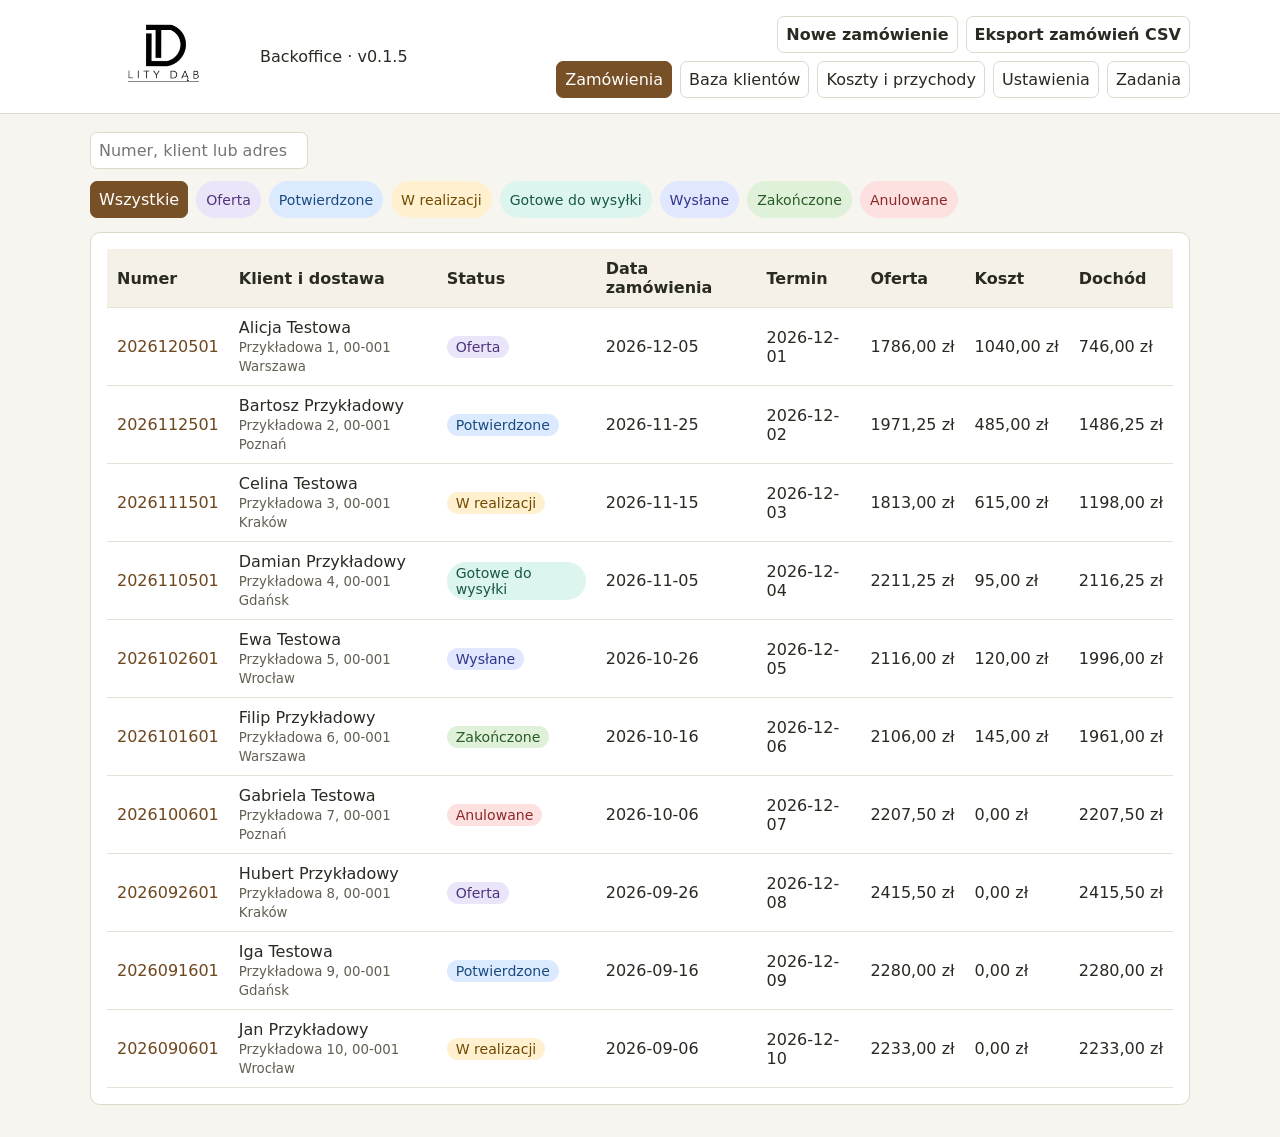
==== index.html @ 42ed1e0a "v0.1.5" ====
<!doctype html><html lang="pl"><meta charset="utf-8"><meta name="viewport" content="width=device-width,initial-scale=1"><meta name="theme-color" content="#f7f5ef"><link rel="manifest" href="manifest.json"><link rel="stylesheet" href="style.css"><title>Lity Dąb Backoffice</title>
<header><a href="https://litydab.pl" target="_blank" rel="noopener"><img class="logo" src="logo.png" alt="Lity Dąb" width="150" height="105"></a><span>Backoffice · v0.1.5</span><div class="header-right"><div id="primary"></div><nav id="nav" aria-label="Menu główne"></nav></div></header><main id="main"></main><script src="app.js" defer></script></html>
---- style.css ----
*{box-sizing:border-box}body{margin:0;background:#171914;color:#efeee6;font:16px system-ui,sans-serif}header,nav,main{padding:18px max(20px,calc((100% - 1100px)/2))}header{display:flex;align-items:center;gap:20px;flex-wrap:wrap;background:#22251e}header label{margin-left:auto}a{color:#e5bf83;text-decoration:none}.mark{display:inline-grid;place-items:center;border:1px solid #e5bf83;border-radius:50%;width:34px;height:34px;margin-right:5px}nav{display:flex;gap:8px;flex-wrap:wrap;border-bottom:1px solid #3d4236}button,input,select,textarea{font:inherit;color:inherit;background:#292d25;border:1px solid #505747;border-radius:7px;padding:8px}button{cursor:pointer}button:hover,button.active{background:#e5bf83;color:#171914}h1,h2{font-weight:600}small,.muted{color:#c0c3b4}.grid{display:grid;grid-template-columns:repeat(auto-fit,minmax(215px,1fr));gap:14px}form label:not(.check){display:grid;gap:5px}textarea{min-height:90px;width:100%}section,fieldset{background:#21241e;border:1px solid #3e4538;border-radius:10px;margin:14px 0;padding:16px;min-width:0}.table{overflow:auto}table{width:100%;border-collapse:collapse}td,th{text-align:left;padding:10px;border-bottom:1px solid #414638}output{display:block;margin:12px 0;color:#e5bf83}progress{width:100%;accent-color:#e5bf83}details{margin:12px 0}p{line-height:1.5}@media print{body{background:white;color:black}header,nav,main> :not(#print),#print button{display:none!important}#print{color:black;background:white;border:0}}
.contract{max-width:840px;margin-inline:auto}.contract h2{font-size:1.1em}.contract p,.contract li{overflow-wrap:anywhere}.notes{white-space:pre-wrap}.signatures{display:flex;justify-content:space-around;margin-top:36px;text-align:center}.annex{margin-top:45px}
@page{size:A4;margin:17mm}
@media print{main{padding:0}#print{padding:0;margin:0}#print h1{font-size:17pt}#print h2{font-size:11pt;margin:9px 0 3px;break-after:avoid}#print p,#print li{font:11pt/1.28 Georgia,serif;margin:4px 0}.signatures{break-inside:avoid;font-size:11pt}.annex{break-before:page;margin-top:0}}
:root{color-scheme:light}body{background:#f7f5ef;color:#292a22}header{background:#fff;border-bottom:1px solid #e2ded1}header a,a{color:#6e471f}.mark{border-color:#b58a57}nav{border-color:#e2ded1}button,input,select,textarea{background:#fff;border-color:#bcb6a6}button:hover,button.active{background:#785027;color:#fff;border-color:#785027}small,.muted{color:#635f53}section,fieldset{background:#fff;border-color:#ded9cb}td,th{border-color:#e5e1d7}output{color:#6e471f}progress{accent-color:#916534}th{background:#f5f1e7}.logo{width:135px;height:64px;object-fit:contain;display:block}header a{display:inline-flex;align-items:center}#restoreJson,#restoreCsv{max-width:100%;margin-top:5px}
header .logo{width:150px;height:105px;object-fit:contain}header{padding-block:4px}
.form-section{background:#fff;border:1px solid #ded9cb;border-radius:10px;padding:12px 15px}.form-section>summary{cursor:pointer;font-weight:600}.form-section[open]>summary{margin-bottom:12px}.status{display:inline-block;border-radius:999px;padding:3px 9px;font-size:.88rem;background:#eee;color:#333}.status-0{background:#eae5f9;color:#4f347d}.status-1{background:#dbeafe;color:#194b81}.status-2{background:#fff0cf;color:#704900}.status-3{background:#ddf5ef;color:#175749}.status-4{background:#e0e7ff;color:#31358a}.status-5{background:#dff1d8;color:#285b26}.status-6{background:#fce1e0;color:#8c2828}
.header-right{margin-inline-start:auto;display:flex;flex-wrap:wrap;justify-content:flex-end;align-items:center;gap:8px 14px}
header nav,#primary,#statusButtons{display:flex;flex-wrap:wrap;gap:8px}
header nav{padding:0;border:0}#primary button{font-weight:600}#statusButtons{margin-top:12px}
#statusButtons [aria-pressed=true]{background:var(--accent,#785027);color:#fff;border-color:var(--accent,#785027)}
[data-theme="Dębowy"]{--page:#f5ead9;--surface:#fff8ee;--ink:#412a1e;--muted:#695040;--border:#c8ac8d;--accent:#895129;--stripe:#efdeca}
[data-theme="Leśny"]{--page:#e8efe8;--surface:#f9fcf7;--ink:#233b2c;--muted:#486450;--border:#a7bfaa;--accent:#326442;--stripe:#e0ebe0}
[data-theme="Ciemny"]{color-scheme:dark;--page:#1c211f;--surface:#272e2a;--ink:#f0f4ec;--muted:#c1cfc2;--border:#56665a;--accent:#38664b;--stripe:#303a33;--link:#bde0c4}
[data-theme]{color:var(--ink,#292a22)}
@media screen{
  body{background:var(--page,#f7f5ef);color:inherit}
  header,section,fieldset,.form-section,button,input,select,textarea{background:var(--surface,#fff);border-color:var(--border,#ded9cb)}
  td,th{border-color:var(--border,#e5e1d7)}th{background:var(--stripe,#f5f1e7)}
  a,header a,output{color:var(--link,var(--accent,#6e471f))}
  small,.muted{color:var(--muted,#635f53)}
  button:hover,button.active{background:var(--accent,#785027);border-color:var(--accent,#785027);color:#fff}
}
@media(max-width:720px){.header-right{width:100%;justify-content:flex-start;margin-inline-start:0}header{gap:8px}header .logo{width:115px;height:80px}}
.header-right{flex-direction:column;align-items:flex-end}
.header-right #primary,.header-right nav{justify-content:flex-end}
#statusButtons .status{background:revert;border-color:transparent}
#statusButtons .status-0{background:#eae5f9;color:#4f347d}
#statusButtons .status-1{background:#dbeafe;color:#194b81}
#statusButtons .status-2{background:#fff0cf;color:#704900}
#statusButtons .status-3{background:#ddf5ef;color:#175749}
#statusButtons .status-4{background:#e0e7ff;color:#31358a}
#statusButtons .status-5{background:#dff1d8;color:#285b26}
#statusButtons .status-6{background:#fce1e0;color:#8c2828}
#statusButtons .status[aria-pressed=true]{border-color:currentColor;box-shadow:inset 0 0 0 1px currentColor}
@media(max-width:720px){.header-right{align-items:flex-start}.header-right #primary,.header-right nav{justify-content:flex-start}}
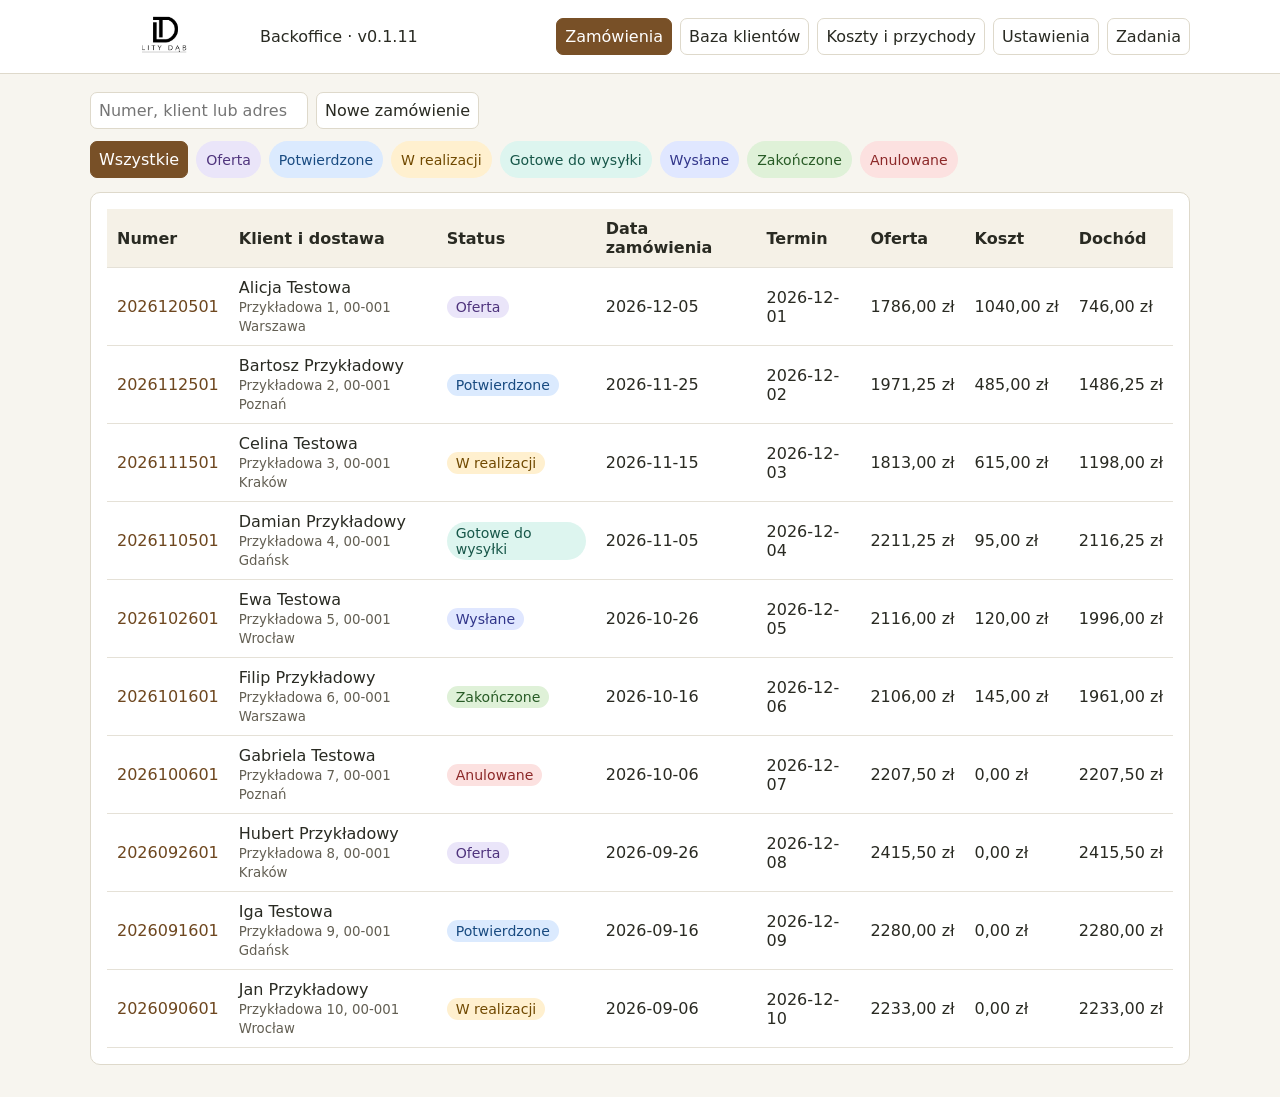
==== commit e2b7cacc: "v0.1.11" ====
--- a/index.html
+++ b/index.html
@@ -1,5 +1,8 @@
 <!doctype html><html lang="pl"><meta charset="utf-8"><meta name="viewport" content="width=device-width,initial-scale=1"><meta name="theme-color" content="#f7f5ef"><link rel="manifest" href="manifest.json"><link rel="stylesheet" href="style.css"><title>Lity Dąb Backoffice</title>
-<header><a href="https://litydab.pl" target="_blank" rel="noopener"><img class="logo" src="logo.png" alt="Lity Dąb" width="150" height="105"></a><span>Backoffice · v0.1.5</span><div class="header-right"><div id="primary"></div><nav id="nav" aria-label="Menu główne"></nav></div></header><main id="main"></main><script src="app.js" defer></script></html>
+<header><a href="https://litydab.pl" target="_blank" rel="noopener"><img id="appLogo" class="logo" src="logo.png" alt="Lity Dąb" width="150" height="65"></a><span>Backoffice · v0.1.11</span><div class="header-right"><nav id="nav" aria-label="Menu główne"></nav></div></header><main id="main"></main><script src="files.js" defer></script><script src="app.js" defer></script></html>
 
 
 
+
+
+
--- a/style.css
+++ b/style.css
@@ -3,7 +3,7 @@
 @page{size:A4;margin:17mm}
 @media print{main{padding:0}#print{padding:0;margin:0}#print h1{font-size:17pt}#print h2{font-size:11pt;margin:9px 0 3px;break-after:avoid}#print p,#print li{font:11pt/1.28 Georgia,serif;margin:4px 0}.signatures{break-inside:avoid;font-size:11pt}.annex{break-before:page;margin-top:0}}
 :root{color-scheme:light}body{background:#f7f5ef;color:#292a22}header{background:#fff;border-bottom:1px solid #e2ded1}header a,a{color:#6e471f}.mark{border-color:#b58a57}nav{border-color:#e2ded1}button,input,select,textarea{background:#fff;border-color:#bcb6a6}button:hover,button.active{background:#785027;color:#fff;border-color:#785027}small,.muted{color:#635f53}section,fieldset{background:#fff;border-color:#ded9cb}td,th{border-color:#e5e1d7}output{color:#6e471f}progress{accent-color:#916534}th{background:#f5f1e7}.logo{width:135px;height:64px;object-fit:contain;display:block}header a{display:inline-flex;align-items:center}#restoreJson,#restoreCsv{max-width:100%;margin-top:5px}
-header .logo{width:150px;height:105px;object-fit:contain}header{padding-block:4px}
+header .logo{width:150px;height:65px;object-fit:contain}header{padding-block:4px}
 .form-section{background:#fff;border:1px solid #ded9cb;border-radius:10px;padding:12px 15px}.form-section>summary{cursor:pointer;font-weight:600}.form-section[open]>summary{margin-bottom:12px}.status{display:inline-block;border-radius:999px;padding:3px 9px;font-size:.88rem;background:#eee;color:#333}.status-0{background:#eae5f9;color:#4f347d}.status-1{background:#dbeafe;color:#194b81}.status-2{background:#fff0cf;color:#704900}.status-3{background:#ddf5ef;color:#175749}.status-4{background:#e0e7ff;color:#31358a}.status-5{background:#dff1d8;color:#285b26}.status-6{background:#fce1e0;color:#8c2828}
 .header-right{margin-inline-start:auto;display:flex;flex-wrap:wrap;justify-content:flex-end;align-items:center;gap:8px 14px}
 header nav,#primary,#statusButtons{display:flex;flex-wrap:wrap;gap:8px}
@@ -21,7 +21,7 @@
   small,.muted{color:var(--muted,#635f53)}
   button:hover,button.active{background:var(--accent,#785027);border-color:var(--accent,#785027);color:#fff}
 }
-@media(max-width:720px){.header-right{width:100%;justify-content:flex-start;margin-inline-start:0}header{gap:8px}header .logo{width:115px;height:80px}}
+@media(max-width:720px){.header-right{width:100%;justify-content:flex-start;margin-inline-start:0}header{gap:8px}header .logo{width:115px;height:65px}}
 .header-right{flex-direction:column;align-items:flex-end}
 .header-right #primary,.header-right nav{justify-content:flex-end}
 #statusButtons .status{background:revert;border-color:transparent}
@@ -34,3 +34,23 @@
 #statusButtons .status-6{background:#fce1e0;color:#8c2828}
 #statusButtons .status[aria-pressed=true]{border-color:currentColor;box-shadow:inset 0 0 0 1px currentColor}
 @media(max-width:720px){.header-right{align-items:flex-start}.header-right #primary,.header-right nav{justify-content:flex-start}}
+[data-theme="Niebiesko-biały"]{--page:#eff6ff;--surface:#fff;--ink:#142b48;--muted:#415c79;--border:#adc7e6;--accent:#205a9d;--stripe:#e5effb}
+.contract .clause{text-align:center}
+@media screen{
+  body{font-size:calc(16px * var(--font,1));zoom:var(--scale,1)}
+  select[data-step-status="0"]{background:#edf0f4;color:#344054}
+  select[data-step-status="1"]{background:#fff0cf;color:#704900}
+  select[data-step-status="2"]{background:#dff1d8;color:#285b26}
+  select[data-step-status="3"]{background:#eae5f9;color:#4f347d}
+}
+.order-notes{min-height:0;resize:none;overflow:hidden}
+.contract-fields .grid{grid-template-columns:repeat(auto-fit,minmax(min(100%,175px),1fr))}
+.contract-fields label,.contract-fields input,.contract-fields select{min-width:0;max-width:100%}
+.contract-fields select{text-overflow:ellipsis;white-space:nowrap}
+@media print{#pdfStatus{display:none}}
+.order-toolbar{display:flex;align-items:center;gap:8px;flex-wrap:wrap}
+#contractTemplate textarea{min-height:24rem;line-height:1.5;resize:vertical}
+.contract p{white-space:pre-wrap}
+
+.contract h1{text-align:center}
+@media screen{.contract [contenteditable]{outline:1px dashed var(--border,#bcb6a6);outline-offset:3px;white-space:pre-wrap}.contract [contenteditable]:focus{outline:2px solid var(--accent,#785027)}}
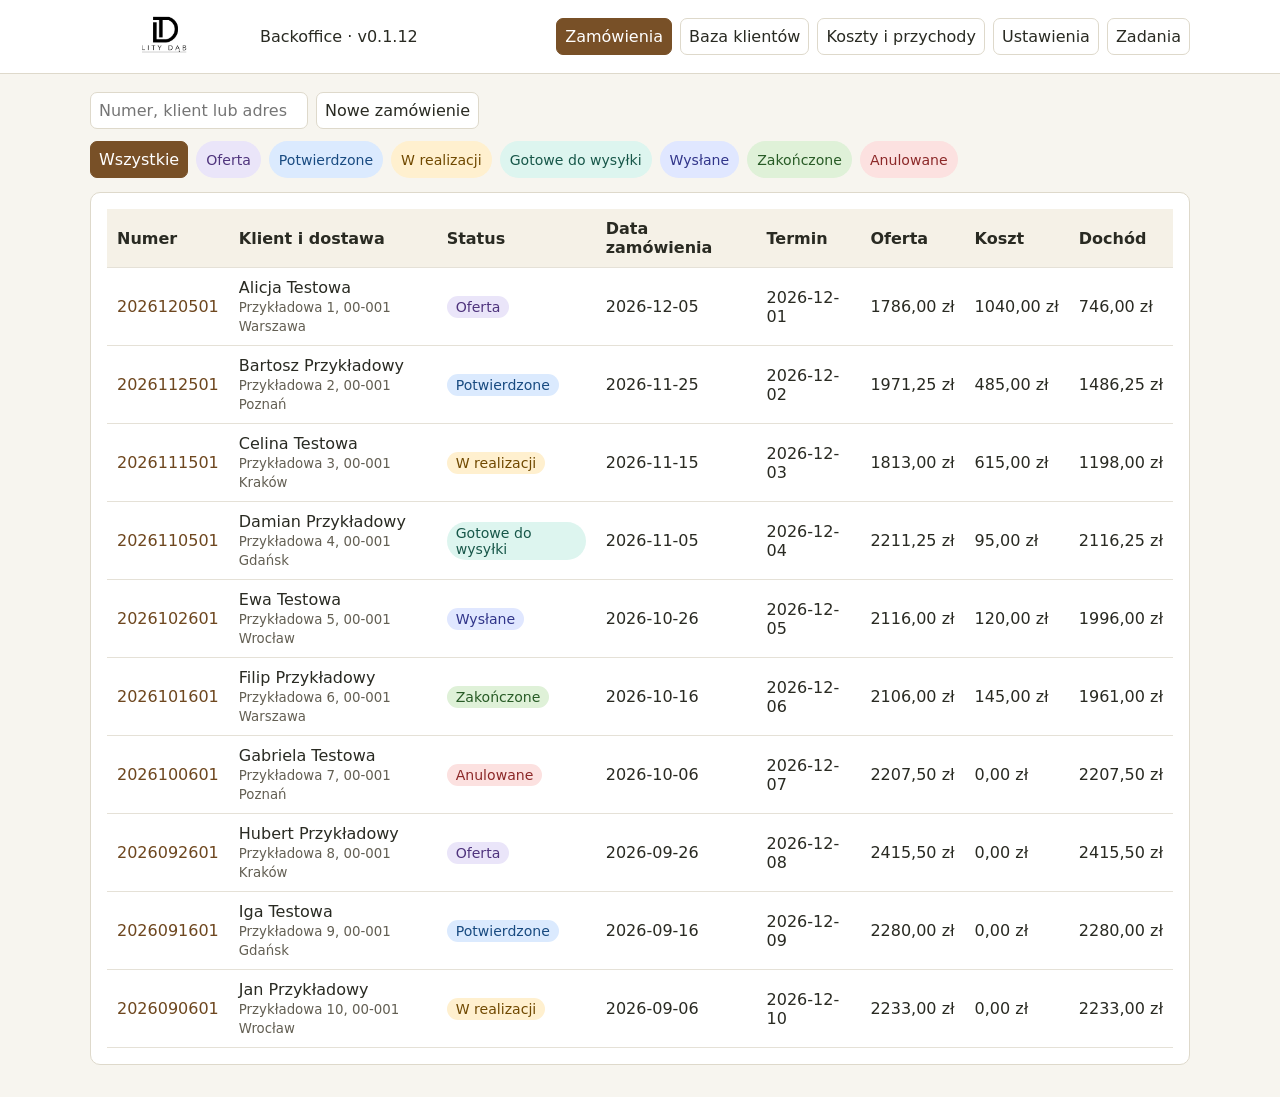
==== commit 7af7aa8b: "v0.1.12" ====
--- a/index.html
+++ b/index.html
@@ -1,5 +1,5 @@
 <!doctype html><html lang="pl"><meta charset="utf-8"><meta name="viewport" content="width=device-width,initial-scale=1"><meta name="theme-color" content="#f7f5ef"><link rel="manifest" href="manifest.json"><link rel="stylesheet" href="style.css"><title>Lity Dąb Backoffice</title>
-<header><a href="https://litydab.pl" target="_blank" rel="noopener"><img id="appLogo" class="logo" src="logo.png" alt="Lity Dąb" width="150" height="65"></a><span>Backoffice · v0.1.11</span><div class="header-right"><nav id="nav" aria-label="Menu główne"></nav></div></header><main id="main"></main><script src="files.js" defer></script><script src="app.js" defer></script></html>
+<header><a href="https://litydab.pl" target="_blank" rel="noopener"><img id="appLogo" class="logo" src="logo.png" alt="Lity Dąb" width="150" height="65"></a><span>Backoffice · v0.1.12</span><div class="header-right"><nav id="nav" aria-label="Menu główne"></nav></div></header><main id="main"></main><script src="files.js" defer></script><script src="polkurier.js" defer></script><script src="app.js" defer></script></html>
 
 
 
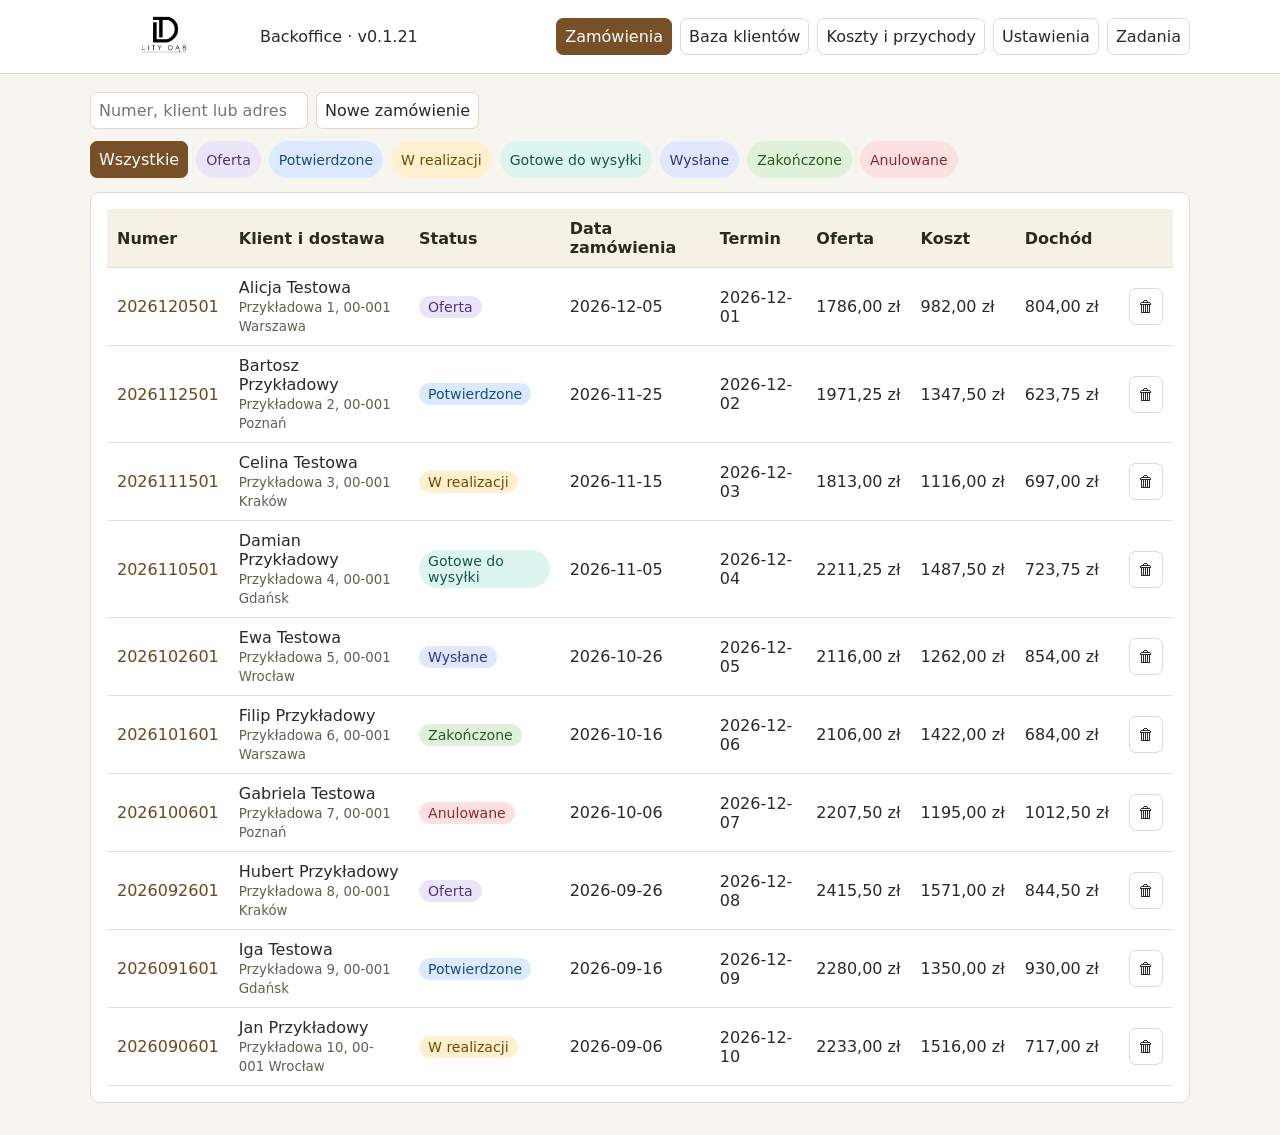
==== commit e448a42e: "v21" ====
--- a/index.html
+++ b/index.html
@@ -1,5 +1,5 @@
 <!doctype html><html lang="pl"><meta charset="utf-8"><meta name="viewport" content="width=device-width,initial-scale=1"><meta name="theme-color" content="#f7f5ef"><link rel="manifest" href="manifest.json"><link rel="stylesheet" href="style.css"><title>Lity Dąb Backoffice</title>
-<header><a href="https://litydab.pl" target="_blank" rel="noopener"><img id="appLogo" class="logo" src="logo.png" alt="Lity Dąb" width="150" height="65"></a><span>Backoffice · v0.1.12</span><div class="header-right"><nav id="nav" aria-label="Menu główne"></nav></div></header><main id="main"></main><script src="files.js" defer></script><script src="polkurier.js" defer></script><script src="app.js" defer></script></html>
+<header><a href="https://litydab.pl" target="_blank" rel="noopener"><img id="appLogo" class="logo" src="logo.png" alt="Lity Dąb" width="150" height="65"></a><span>Backoffice · v0.1.21</span><div class="header-right"><nav id="nav" aria-label="Menu główne"></nav></div></header><main id="main"></main><script src="files.js" defer></script><script src="polkurier.js" defer></script><script src="app.js" defer></script><script src="sharing-config.js" defer></script><script src="sharing.js" defer></script></html>
 
 
 
--- a/style.css
+++ b/style.css
@@ -54,3 +54,12 @@
 
 .contract h1{text-align:center}
 @media screen{.contract [contenteditable]{outline:1px dashed var(--border,#bcb6a6);outline-offset:3px;white-space:pre-wrap}.contract [contenteditable]:focus{outline:2px solid var(--accent,#785027)}}
+.order-actions{display:flex;gap:8px;flex-wrap:wrap;margin:12px 0}
+.address-row{display:grid;grid-template-columns:100px minmax(100px,1fr) minmax(120px,1.5fr) 85px 85px;gap:10px}
+.address-row input,.grid input,.grid select,.grid textarea{min-width:0;width:100%}
+.grid>label,.address-row>label{display:flex;flex-direction:column;gap:5px;min-width:0;align-items:stretch}
+@media screen{
+fieldset fieldset,fieldset details,.form-section .form-section,section fieldset,section details,fieldset>fieldset,.billing{background:var(--stripe,#f5f1e7)}
+.form-section>fieldset{background:var(--stripe,#f5f1e7)}
+}
+@media(max-width:700px){.address-row{grid-template-columns:repeat(2,minmax(0,1fr))}}
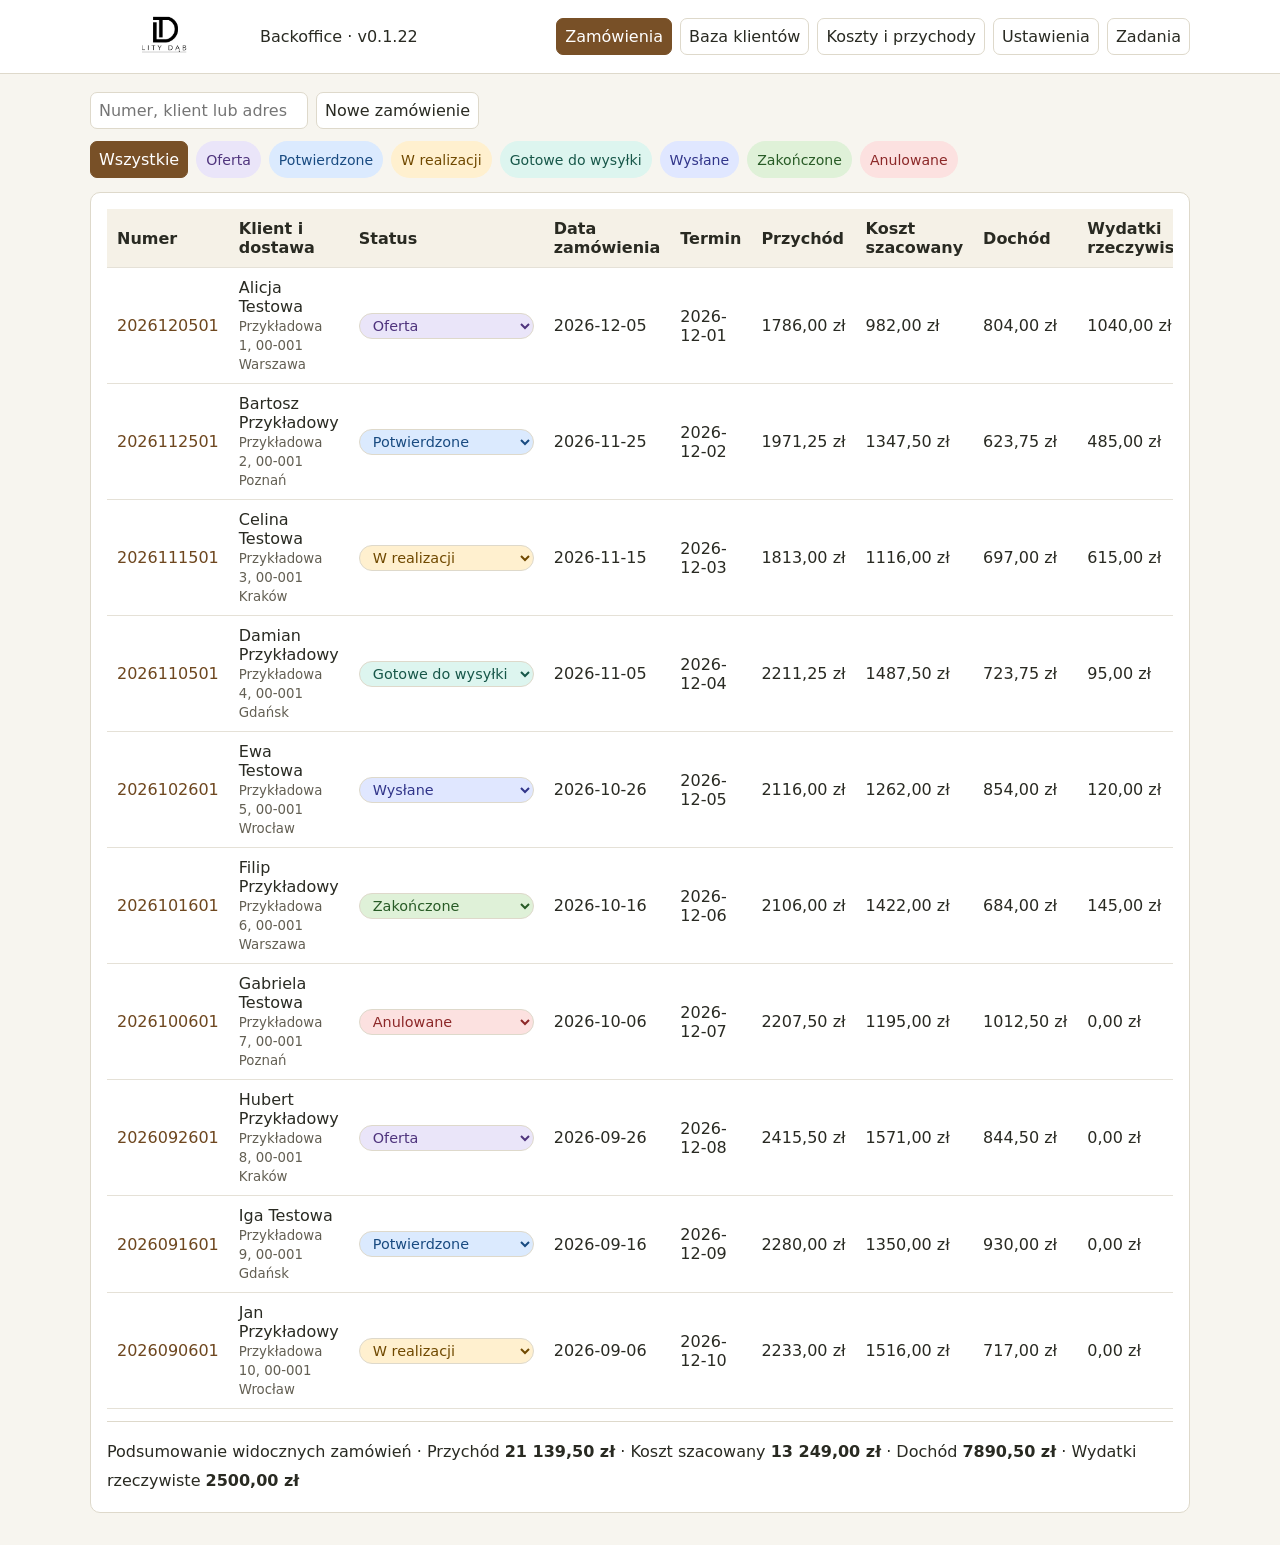
==== commit 13b8f4a5: "v.0.1.22" ====
--- a/index.html
+++ b/index.html
@@ -1,5 +1,5 @@
 <!doctype html><html lang="pl"><meta charset="utf-8"><meta name="viewport" content="width=device-width,initial-scale=1"><meta name="theme-color" content="#f7f5ef"><link rel="manifest" href="manifest.json"><link rel="stylesheet" href="style.css"><title>Lity Dąb Backoffice</title>
-<header><a href="https://litydab.pl" target="_blank" rel="noopener"><img id="appLogo" class="logo" src="logo.png" alt="Lity Dąb" width="150" height="65"></a><span>Backoffice · v0.1.21</span><div class="header-right"><nav id="nav" aria-label="Menu główne"></nav></div></header><main id="main"></main><script src="files.js" defer></script><script src="polkurier.js" defer></script><script src="app.js" defer></script><script src="sharing-config.js" defer></script><script src="sharing.js" defer></script></html>
+<header><a href="https://litydab.pl" target="_blank" rel="noopener"><img id="appLogo" class="logo" src="logo.png" alt="Lity Dąb" width="150" height="65"></a><span>Backoffice · v0.1.22</span><div class="header-right"><nav id="nav" aria-label="Menu główne"></nav></div></header><main id="main"></main><script src="files.js" defer></script><script src="polkurier.js" defer></script><script src="business.js" defer></script><script src="install.js" defer></script><script src="app.js" defer></script><script src="sharing-config.js" defer></script><script src="sharing.js" defer></script></html>
 
 
 
--- a/style.css
+++ b/style.css
@@ -63,3 +63,7 @@
 .form-section>fieldset{background:var(--stripe,#f5f1e7)}
 }
 @media(max-width:700px){.address-row{grid-template-columns:repeat(2,minmax(0,1fr))}}
+.order-totals{padding:16px 0 0;line-height:1.8;border-top:1px solid var(--border,#ded9cb);margin-top:12px}
+#expenseEditor input[type=number]{max-width:180px}
+pre{white-space:pre-wrap;overflow-wrap:anywhere;font:0.85em/1.4 monospace;max-width:60rem}
+.status select,select.status{max-width:175px;font-size:0.9em}
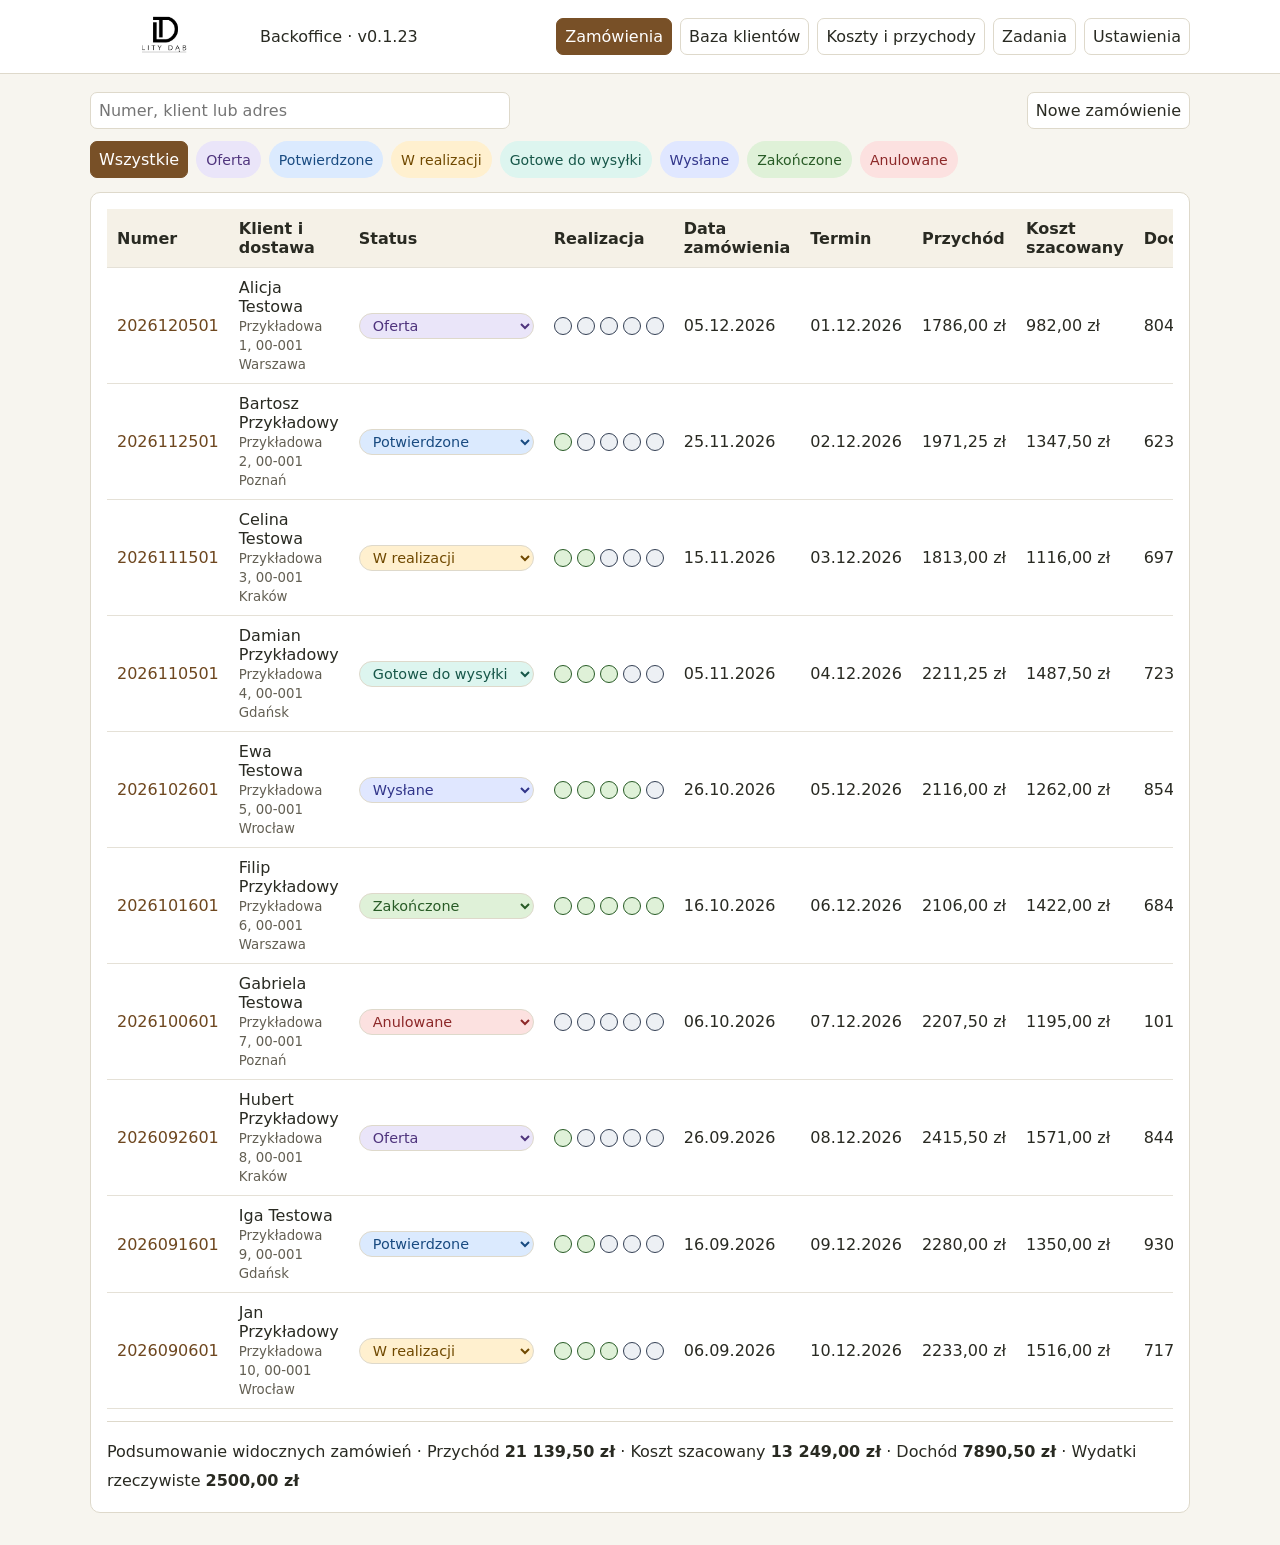
==== commit 421d03fc: "v0.1.23" ====
--- a/index.html
+++ b/index.html
@@ -1,5 +1,5 @@
-<!doctype html><html lang="pl"><meta charset="utf-8"><meta name="viewport" content="width=device-width,initial-scale=1"><meta name="theme-color" content="#f7f5ef"><link rel="manifest" href="manifest.json"><link rel="stylesheet" href="style.css"><title>Lity Dąb Backoffice</title>
-<header><a href="https://litydab.pl" target="_blank" rel="noopener"><img id="appLogo" class="logo" src="logo.png" alt="Lity Dąb" width="150" height="65"></a><span>Backoffice · v0.1.22</span><div class="header-right"><nav id="nav" aria-label="Menu główne"></nav></div></header><main id="main"></main><script src="files.js" defer></script><script src="polkurier.js" defer></script><script src="business.js" defer></script><script src="install.js" defer></script><script src="app.js" defer></script><script src="sharing-config.js" defer></script><script src="sharing.js" defer></script></html>
+<!doctype html><html lang="pl"><meta charset="utf-8"><meta name="viewport" content="width=device-width,initial-scale=1"><meta name="theme-color" content="#f7f5ef"><link rel="icon" type="image/png" href="logo.png"><link rel="manifest" href="manifest.json"><link rel="stylesheet" href="style.css"><title>Lity Dąb Backoffice</title>
+<header><a href="https://litydab.pl" target="_blank" rel="noopener"><img id="appLogo" class="logo" src="logo.png" alt="Lity Dąb" width="150" height="65"></a><span>Backoffice · v0.1.23</span><div class="header-right"><nav id="nav" aria-label="Menu główne"></nav></div></header><main id="main"></main><script src="files.js" defer></script><script src="polkurier.js" defer></script><script src="business.js" defer></script><script src="install.js" defer></script><script src="improvements.js" defer></script><script src="app.js" defer></script><script src="sharing-config.js" defer></script><script src="sharing.js" defer></script></html>
 
 
 
--- a/style.css
+++ b/style.css
@@ -67,3 +67,27 @@
 #expenseEditor input[type=number]{max-width:180px}
 pre{white-space:pre-wrap;overflow-wrap:anywhere;font:0.85em/1.4 monospace;max-width:60rem}
 .status select,select.status{max-width:175px;font-size:0.9em}
+
+.title-row{display:flex;align-items:center;justify-content:space-between;gap:18px;margin:12px 0}
+.title-row h1{margin:0}.right-actions{display:flex;justify-content:flex-end;margin-bottom:12px}
+.order-toolbar{display:flex;align-items:center;justify-content:space-between;gap:18px}.order-toolbar input{max-width:420px;flex:1}.order-toolbar button{margin-left:auto}
+.realization-dots{display:flex;gap:5px;white-space:nowrap}.realization-dot{display:inline-block;width:18px;height:18px;border:1px solid currentColor;border-radius:50%}
+[data-step-status="0"]{background:#edf0f4;color:#344054}[data-step-status="1"]{background:#fff0cf;color:#704900}[data-step-status="2"]{background:#dff1d8;color:#285b26}[data-step-status="3"]{background:#eae5f9;color:#4f347d}
+.task-form{display:grid;grid-template-columns:minmax(150px,1fr) 165px auto;align-items:end;gap:14px}.task-form label{min-width:0}.task-form input{width:100%;min-width:0}
+tr.task-done td:not(:first-child):not(:last-child){text-decoration:line-through;opacity:.6}
+tr.unassigned-cost td{background:#fff0cf;color:#4e370b}
+.settings-section{background:var(--surface,#fff);border:1px solid var(--border,#ded9cb);border-radius:10px;margin:14px 0;padding:16px}
+.settings-section>summary{font-size:1.2em;font-weight:600;cursor:pointer;padding:3px 0}.settings-section[open]>summary{margin-bottom:18px}
+.form-section{border:1px solid var(--border,#ded9cb);border-radius:10px;padding:12px;background:var(--stripe,#f5f1e7)}
+.form-section .form-section{background:var(--surface,#fff)}
+#sharingModule label,#shareConfig label{display:flex;flex-direction:column;gap:7px;min-width:0;margin-bottom:10px}
+#sharingModule input,#sharingModule select,#shareConfig input{width:100%;min-width:0}
+#expenseEditor td label{margin:0}#expenseEditor td input[type=number]{max-width:160px}
+.folder-path{overflow-wrap:anywhere;font-family:monospace}.nav-icon{display:none}
+@media(max-width:700px){
+ #nav{gap:6px;padding:0;flex-wrap:nowrap}#nav button{width:42px;height:42px;padding:7px;display:grid;place-items:center}
+ .nav-label{display:none}.nav-icon{display:inline;font-size:23px}
+ .task-form{grid-template-columns:minmax(100px,1fr) 140px}.task-form button{grid-column:1/-1;justify-self:end}
+ .title-row{flex-wrap:wrap}.title-row button{margin-left:auto}
+}
+@media(max-width:700px){.task-form{grid-template-columns:minmax(80px,1fr) 120px auto;gap:6px}.task-form button{grid-column:auto;font-size:12px;max-width:85px}.task-form input{padding:6px}}
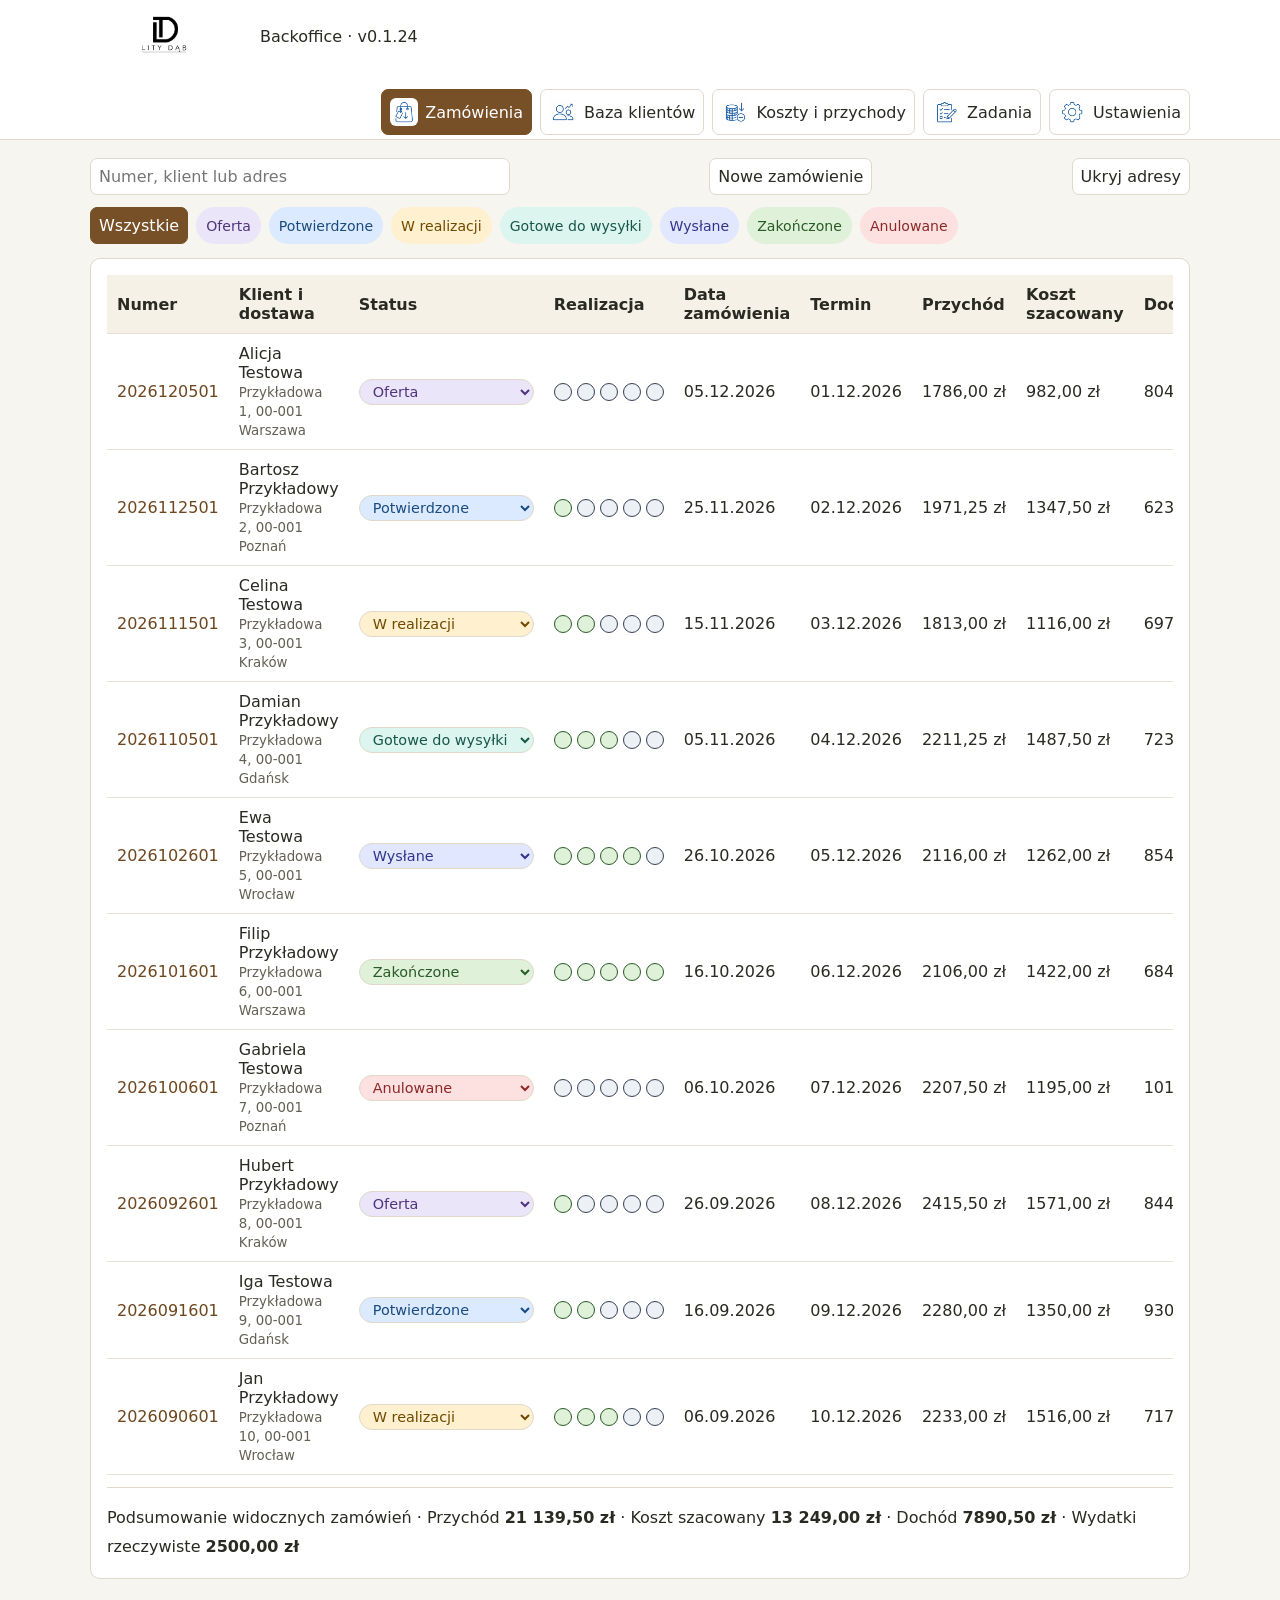
==== commit a4ae4dbd: "v0.1.24" ====
--- a/index.html
+++ b/index.html
@@ -1,5 +1,5 @@
-<!doctype html><html lang="pl"><meta charset="utf-8"><meta name="viewport" content="width=device-width,initial-scale=1"><meta name="theme-color" content="#f7f5ef"><link rel="icon" type="image/png" href="logo.png"><link rel="manifest" href="manifest.json"><link rel="stylesheet" href="style.css"><title>Lity Dąb Backoffice</title>
-<header><a href="https://litydab.pl" target="_blank" rel="noopener"><img id="appLogo" class="logo" src="logo.png" alt="Lity Dąb" width="150" height="65"></a><span>Backoffice · v0.1.23</span><div class="header-right"><nav id="nav" aria-label="Menu główne"></nav></div></header><main id="main"></main><script src="files.js" defer></script><script src="polkurier.js" defer></script><script src="business.js" defer></script><script src="install.js" defer></script><script src="improvements.js" defer></script><script src="app.js" defer></script><script src="sharing-config.js" defer></script><script src="sharing.js" defer></script></html>
+<!doctype html><html lang="pl"><meta charset="utf-8"><meta name="viewport" content="width=device-width,initial-scale=1"><meta name="theme-color" content="#f7f5ef"><link rel="icon" href="favicon.ico"><link rel="apple-touch-icon" sizes="180x180" href="app-icon-180.png"><meta name="apple-mobile-web-app-title" content="Lity Dąb"><link rel="manifest" href="manifest.json"><link rel="stylesheet" href="style.css"><title>Lity Dąb Backoffice</title>
+<header><a href="https://litydab.pl" target="_blank" rel="noopener"><img id="appLogo" class="logo" src="logo.png" alt="Lity Dąb" width="150" height="65"></a><span>Backoffice · v0.1.24</span><div class="header-right"><nav id="nav" aria-label="Menu główne"></nav></div></header><main id="main"></main><script src="pwa.js" defer></script><script src="files.js" defer></script><script src="polkurier.js" defer></script><script src="business.js" defer></script><script src="install.js" defer></script><script src="improvements.js" defer></script><script src="app.js" defer></script><script src="sharing-config.js" defer></script><script src="sharing.js" defer></script></html>
 
 
 
--- a/style.css
+++ b/style.css
@@ -91,3 +91,10 @@
  .title-row{flex-wrap:wrap}.title-row button{margin-left:auto}
 }
 @media(max-width:700px){.task-form{grid-template-columns:minmax(80px,1fr) 120px auto;gap:6px}.task-form button{grid-column:auto;font-size:12px;max-width:85px}.task-form input{padding:6px}}
+
+/* Original supplied artwork, displayed as five small sprite tiles. */
+header nav .nav-icon.menu-icon{display:inline-block!important;flex:0 0 28px;width:28px;height:28px;border-radius:6px;background-image:url('menu-icons.jpg');background-repeat:no-repeat;background-size:183.1px 99.9px;background-position-y:-33.7px;vertical-align:middle;font-size:0}
+header nav button{display:inline-flex;align-items:center;justify-content:center;gap:7px}
+header nav .menu-icon-0{background-position-x:-9.6px}header nav .menu-icon-1{background-position-x:-43.6px}header nav .menu-icon-2{background-position-x:-77.4px}header nav .menu-icon-4{background-position-x:-111.3px}header nav .menu-icon-3{background-position-x:-145.2px}
+#pwaUpdate{position:fixed;bottom:16px;left:16px;right:16px;z-index:10000;padding:14px;background:var(--surface,#fff);color:var(--ink,#222);border:2px solid var(--accent,#24609a);border-radius:10px;box-shadow:0 4px 20px #0003}#pwaUpdate button{margin-left:10px}#appIconPreview{vertical-align:middle;object-fit:contain}
+@media print{#pwaUpdate{display:none}}
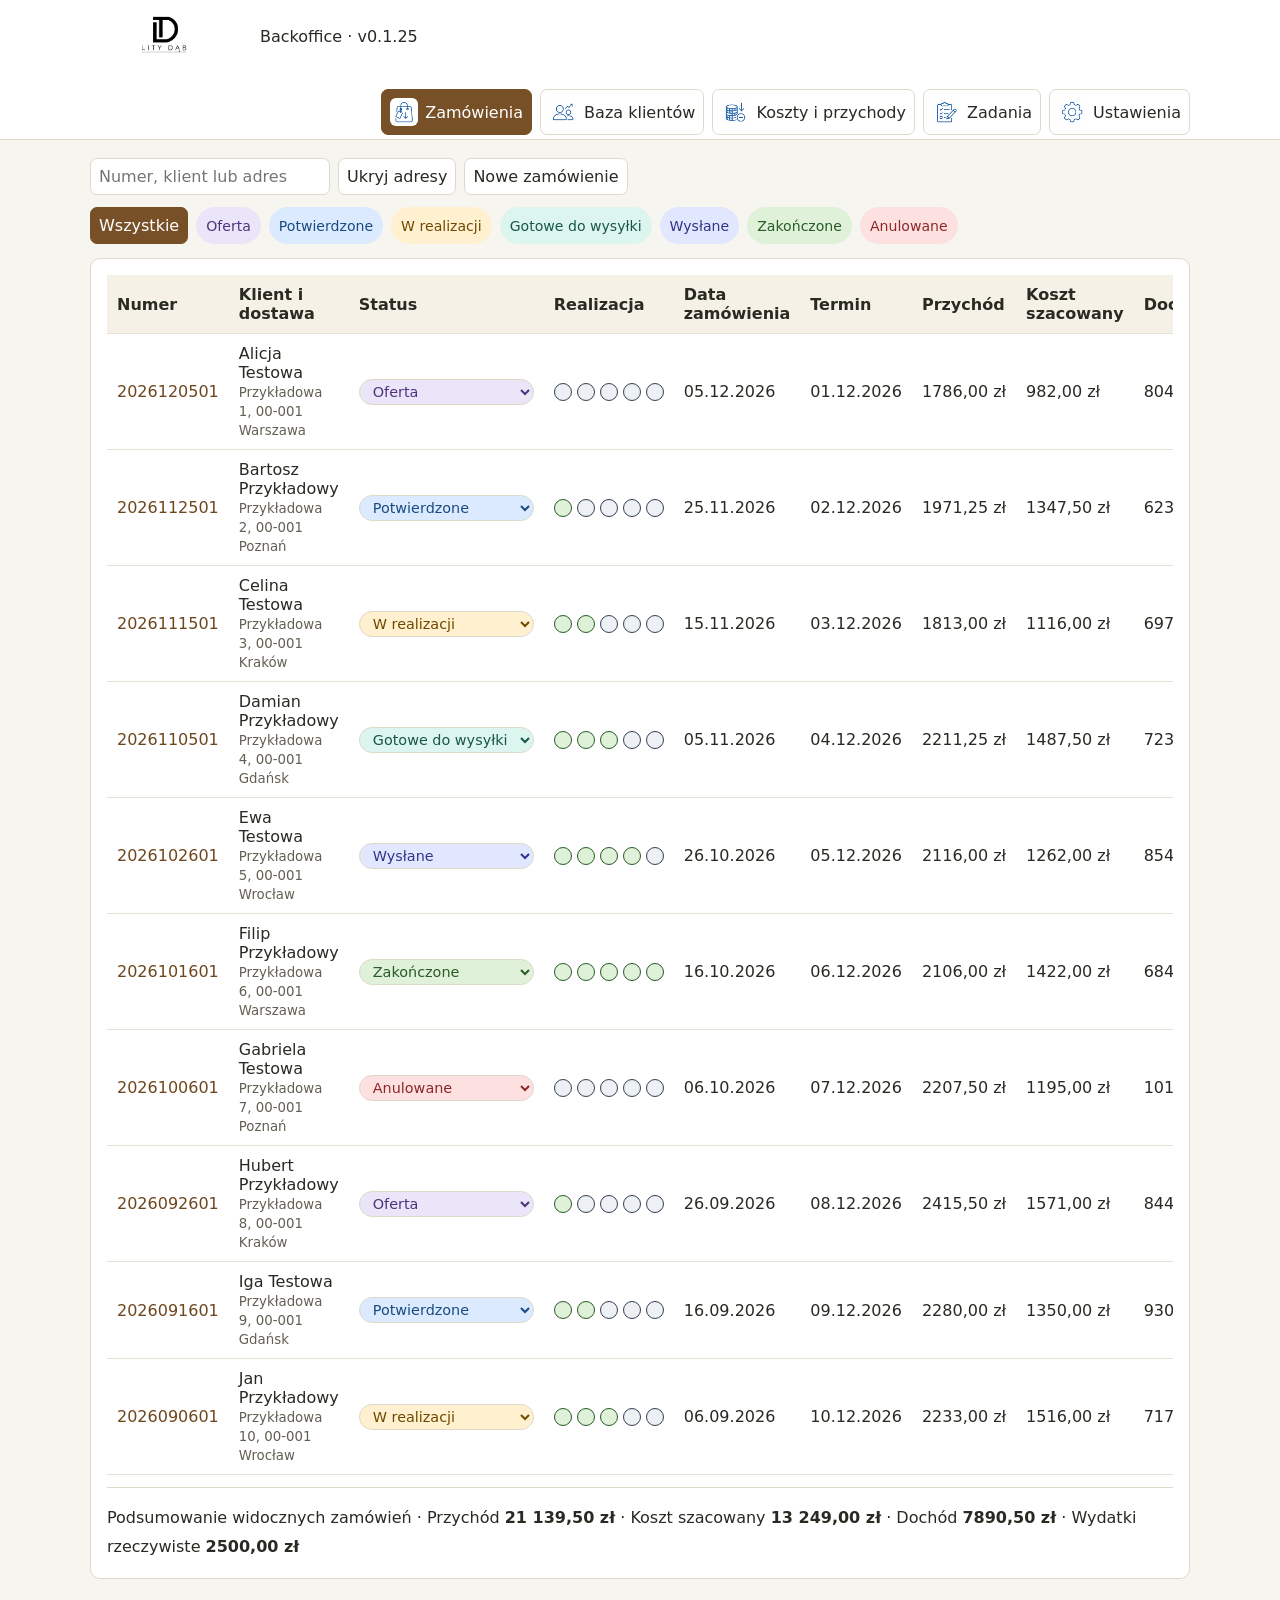
==== commit 85a92f8a: "v0.1.25" ====
--- a/index.html
+++ b/index.html
@@ -1,5 +1,5 @@
 <!doctype html><html lang="pl"><meta charset="utf-8"><meta name="viewport" content="width=device-width,initial-scale=1"><meta name="theme-color" content="#f7f5ef"><link rel="icon" href="favicon.ico"><link rel="apple-touch-icon" sizes="180x180" href="app-icon-180.png"><meta name="apple-mobile-web-app-title" content="Lity Dąb"><link rel="manifest" href="manifest.json"><link rel="stylesheet" href="style.css"><title>Lity Dąb Backoffice</title>
-<header><a href="https://litydab.pl" target="_blank" rel="noopener"><img id="appLogo" class="logo" src="logo.png" alt="Lity Dąb" width="150" height="65"></a><span>Backoffice · v0.1.24</span><div class="header-right"><nav id="nav" aria-label="Menu główne"></nav></div></header><main id="main"></main><script src="pwa.js" defer></script><script src="files.js" defer></script><script src="polkurier.js" defer></script><script src="business.js" defer></script><script src="install.js" defer></script><script src="improvements.js" defer></script><script src="app.js" defer></script><script src="sharing-config.js" defer></script><script src="sharing.js" defer></script></html>
+<header><a href="https://litydab.pl" target="_blank" rel="noopener"><img id="appLogo" class="logo" src="logo.png" alt="Lity Dąb" width="150" height="65"></a><span>Backoffice · v0.1.25</span><div class="header-right"><nav id="nav" aria-label="Menu główne"></nav></div></header><main id="main"></main><script src="pwa.js" defer></script><script src="files.js" defer></script><script src="polkurier.js" defer></script><script src="business.js" defer></script><script src="install.js" defer></script><script src="improvements.js" defer></script><script src="app.js" defer></script><script src="sharing-config.js" defer></script><script src="sharing.js" defer></script></html>
 
 
 
--- a/style.css
+++ b/style.css
@@ -98,3 +98,9 @@
 header nav .menu-icon-0{background-position-x:-9.6px}header nav .menu-icon-1{background-position-x:-43.6px}header nav .menu-icon-2{background-position-x:-77.4px}header nav .menu-icon-4{background-position-x:-111.3px}header nav .menu-icon-3{background-position-x:-145.2px}
 #pwaUpdate{position:fixed;bottom:16px;left:16px;right:16px;z-index:10000;padding:14px;background:var(--surface,#fff);color:var(--ink,#222);border:2px solid var(--accent,#24609a);border-radius:10px;box-shadow:0 4px 20px #0003}#pwaUpdate button{margin-left:10px}#appIconPreview{vertical-align:middle;object-fit:contain}
 @media print{#pwaUpdate{display:none}}
+
+/* Compact order actions, kept in one row. */
+.order-toolbar{display:grid;grid-template-columns:minmax(0,240px) max-content max-content;align-items:center;justify-content:start;gap:8px}
+.order-toolbar input{width:100%;min-width:0;max-width:240px}
+.order-toolbar button{margin:0;white-space:nowrap}
+@media(max-width:600px){.order-toolbar{grid-template-columns:minmax(0,1fr) max-content max-content;gap:6px}.order-toolbar input,.order-toolbar button{font-size:11px;padding:7px 6px;height:34px}}
